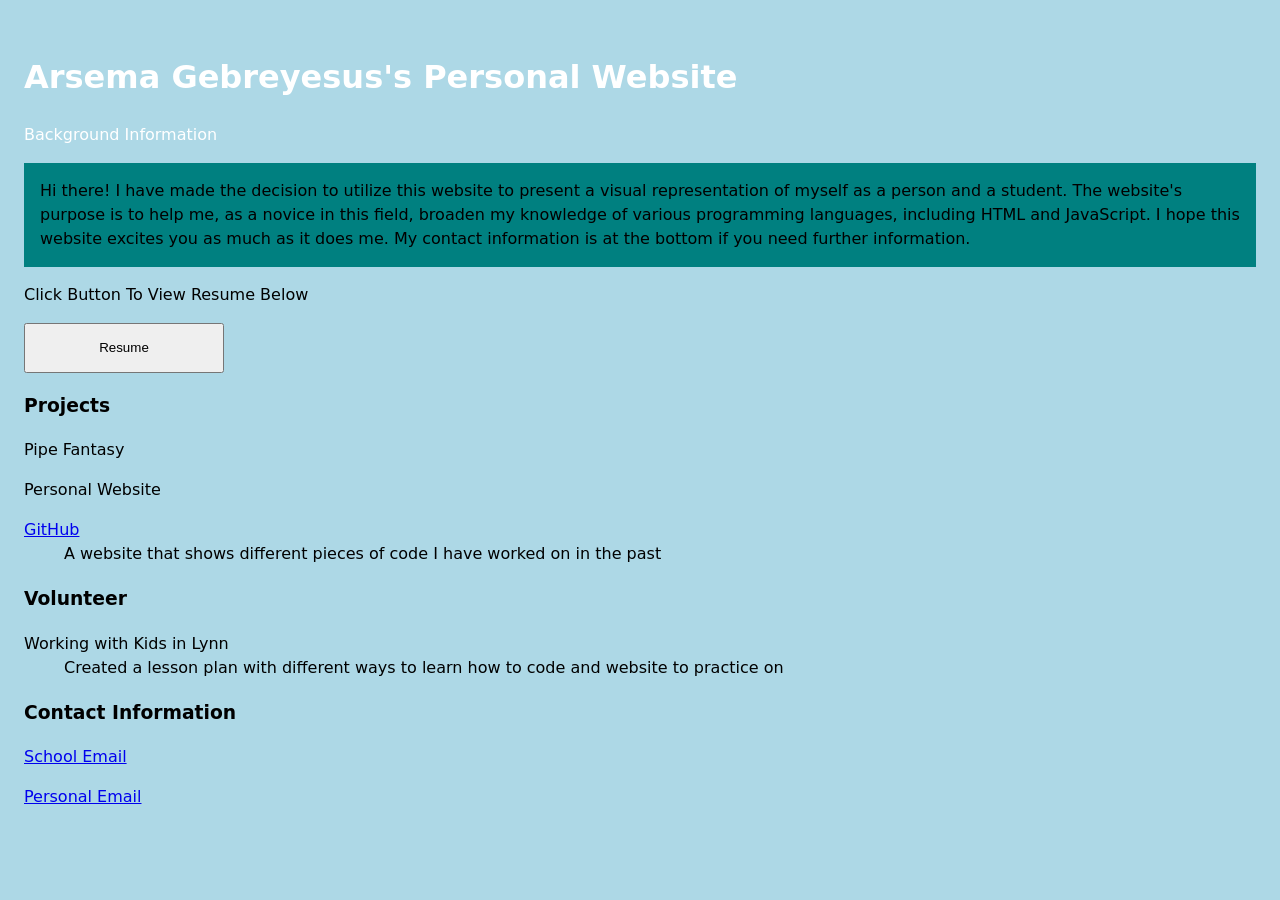
==== index.html @ 13b52c1e "checking index" ====
<!DOCTYPE html>
<html lang="en">

<head>
  <meta charset="utf-8">
  <meta name="viewport" content="width=device-width, initial-scale=1">
  <title>Arsema's Website</title>
  <link rel="stylesheet" href="styles.css">
</head>

<body>

  <h1>Arsema Gebreyesus's Personal Website</h1>

  <p class="section-label">Background Information</p>

  <p class="intro">Hi there! I have made the decision to utilize this website to present a visual
    representation of myself as a person and a student. The website's purpose is to help me, as a
    novice in this field, broaden my knowledge of various programming languages, including HTML and
    JavaScript. I hope this website excites you as much as it does me. My contact information is at
    the bottom if you need further information.</p>

  <p>Click Button To View Resume Below</p>

  <button onclick="showPDF ()">Resume</button>
  <div id="pdf-container">
    <embed id="pdf-viewer" type="application/pdf" width="600" height="400">
  </div>
  <script>
    function showPDF () {
      var pdfContainer = document.getElementById("pdf-container");
      var pdfViewer = document.getElementById("pdf-viewer");

      if (pdfContainer.style.display === "none" || pdfContainer.style.display === "") {
        pdfContainer.style.display = "block";
      } else {
        pdfContainer.style.display = "none";
      }

      pdfViewer.src = "file:///Users/arsemag/Downloads/Combined%20Resume%20%20.pdf";
    }
  </script>

  <h3>Projects</h3>
  <p>Pipe Fantasy</p>
  <p>Personal Website</p>

  <dl>
    <dt>
      <a href="https://github.com/arsemag" target="_blank" title="Want to see my GitHub">GitHub</a>
    </dt>
    <dd>A website that shows different pieces of code I have worked on in the past</dd>
  </dl>

  <h3>Volunteer</h3>

  <dl>
    <dt>Working with Kids in Lynn</dt>
    <dd>Created a lesson plan with different ways to learn how to code and website to practice on</dd>
  </dl>

  <h3>Contact Information</h3>

  <p>
    <a href="mailto:gebreyesus.a@northeastern.edu" title="school email">School Email</a>
  </p>
  <p>
    <a href="mailto:arsemagebr@gmail.com" title="personal email">Personal Email</a>
  </p>

</body>

</html>
---- styles.css ----
body {
  background-color: lightblue;
  color: black;
  font-family: system-ui, -apple-system, "Segoe UI", Helvetica, Arial, sans-serif;
  line-height: 1.5;
  margin: 0;
  padding: 2rem 1.5rem;
}

h1 {
  color: white;
}

h3 {
  color: black;
}

.section-label {
  color: white;
}

.intro {
  background-color: teal;
  color: black;
  padding: 1rem;
}

button {
  width: 200px;
  height: 50px;
}

#pdf-container {
  display: none;
}
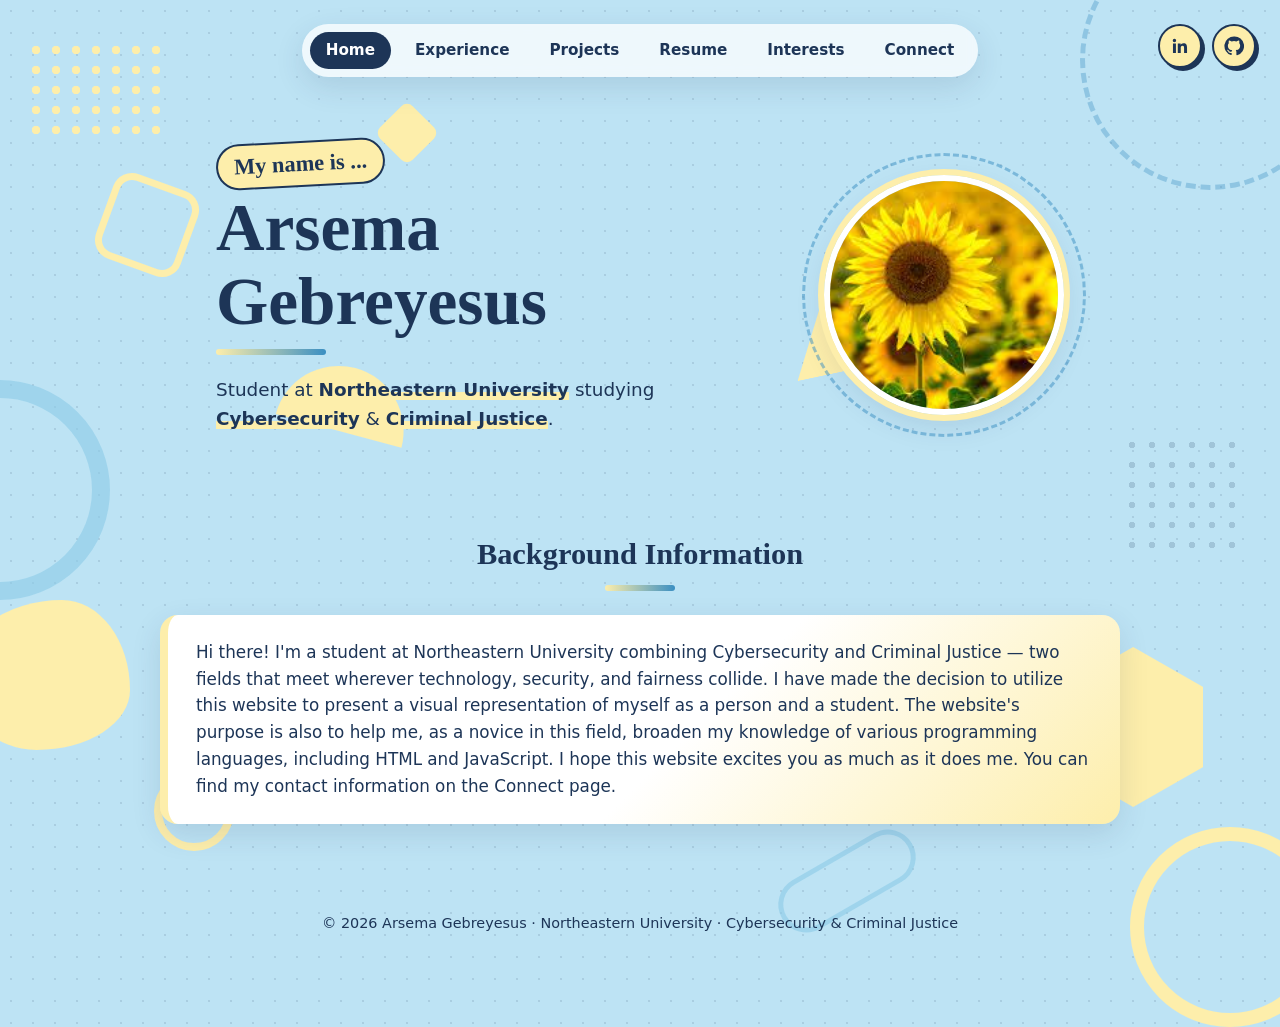
==== commit 1d856cb6: "rough draft" ====
--- a/index.html
+++ b/index.html
@@ -10,63 +10,72 @@
 
 <body>
 
-  <h1>Arsema Gebreyesus's Personal Website</h1>
+  <div class="shape shape-ring"></div>
+  <div class="shape shape-ring-dashed"></div>
+  <div class="shape shape-ring-small"></div>
+  <div class="shape shape-square"></div>
+  <div class="shape shape-hex"></div>
+  <div class="shape shape-dots"></div>
+  <div class="shape shape-triangle"></div>
+  <div class="shape shape-pill"></div>
+  <div class="shape shape-blob"></div>
+  <div class="shape shape-ring-yellow"></div>
+  <div class="shape shape-diamond"></div>
+  <div class="shape shape-half"></div>
+  <div class="shape shape-dots-yellow"></div>
 
-  <p class="section-label">Background Information</p>
+  <div class="social">
+    <a href="https://www.linkedin.com/in/arsema-gebreyesus" target="_blank" aria-label="LinkedIn">
+      <svg viewBox="0 0 24 24" fill="currentColor"><path d="M20.45 20.45h-3.56v-5.57c0-1.33-.02-3.04-1.85-3.04-1.85 0-2.14 1.45-2.14 2.94v5.67H9.35V9h3.41v1.56h.05c.48-.9 1.64-1.85 3.37-1.85 3.6 0 4.27 2.37 4.27 5.46v6.28zM5.34 7.43a2.06 2.06 0 1 1 0-4.13 2.06 2.06 0 0 1 0 4.13zM7.12 20.45H3.56V9h3.56v11.45z"/></svg>
+    </a>
+    <a href="https://github.com/arsemag" target="_blank" aria-label="GitHub">
+      <svg viewBox="0 0 24 24" fill="currentColor"><path d="M12 .5a11.5 11.5 0 0 0-3.64 22.41c.58.1.79-.25.79-.56v-2c-3.2.7-3.88-1.37-3.88-1.37-.52-1.33-1.28-1.69-1.28-1.69-1.04-.71.08-.7.08-.7 1.15.08 1.76 1.19 1.76 1.19 1.03 1.76 2.69 1.25 3.35.96.1-.75.4-1.25.73-1.54-2.56-.29-5.25-1.28-5.25-5.69 0-1.26.45-2.29 1.19-3.1-.12-.29-.52-1.46.11-3.05 0 0 .97-.31 3.17 1.18a11 11 0 0 1 5.77 0c2.2-1.49 3.17-1.18 3.17-1.18.63 1.59.23 2.76.11 3.05.74.81 1.19 1.84 1.19 3.1 0 4.42-2.7 5.39-5.27 5.68.41.36.78 1.06.78 2.14v3.17c0 .31.21.67.8.56A11.5 11.5 0 0 0 12 .5z"/></svg>
+    </a>
+  </div>
 
-  <p class="intro">Hi there! I have made the decision to utilize this website to present a visual
-    representation of myself as a person and a student. The website's purpose is to help me, as a
-    novice in this field, broaden my knowledge of various programming languages, including HTML and
-    JavaScript. I hope this website excites you as much as it does me. My contact information is at
-    the bottom if you need further information.</p>
+  <nav class="section-nav">
+    <a href="index.html" class="active">Home</a>
+    <a href="experience.html">Experience</a>
+    <a href="projects.html">Projects</a>
+    <a href="Arsema_Gebreyesus_Resume.pdf" target="_blank">Resume</a>
+    <a href="interest.html">Interests</a>
+    <a href="connect.html">Connect</a>
+  </nav>
 
-  <p>Click Button To View Resume Below</p>
+  <main>
 
-  <button onclick="showPDF ()">Resume</button>
-  <div id="pdf-container">
-    <embed id="pdf-viewer" type="application/pdf" width="600" height="400">
-  </div>
-  <script>
-    function showPDF () {
-      var pdfContainer = document.getElementById("pdf-container");
-      var pdfViewer = document.getElementById("pdf-viewer");
+    <section class="hero">
+      <div class="hero-text">
+        <p class="name-intro">My name is ...</p>
+        <p class="name">Arsema Gebreyesus</p>
 
-      if (pdfContainer.style.display === "none" || pdfContainer.style.display === "") {
-        pdfContainer.style.display = "block";
-      } else {
-        pdfContainer.style.display = "none";
-      }
+        <p class="tagline">
+          Student at <strong>Northeastern University</strong> studying
+          <strong>Cybersecurity</strong> &amp; <strong>Criminal Justice</strong>.
+        </p>
+      </div>
 
-      pdfViewer.src = "file:///Users/arsemag/Downloads/Combined%20Resume%20%20.pdf";
-    }
-  </script>
+      <div class="portrait">
+        <img src="images/download.jpg" alt="A bright sunflower in a field">
+      </div>
+    </section>
 
-  <h3>Projects</h3>
-  <p>Pipe Fantasy</p>
-  <p>Personal Website</p>
+    <section>
+      <p class="section-label">Background Information</p>
 
-  <dl>
-    <dt>
-      <a href="https://github.com/arsemag" target="_blank" title="Want to see my GitHub">GitHub</a>
-    </dt>
-    <dd>A website that shows different pieces of code I have worked on in the past</dd>
-  </dl>
+      <p class="intro">Hi there! I'm a student at Northeastern University combining Cybersecurity and
+        Criminal Justice &mdash; two fields that meet wherever technology, security, and fairness collide.
+        I have made the decision to utilize this website to present a visual representation of myself as a
+        person and a student. The website's purpose is also to help me, as a novice in this field, broaden
+        my knowledge of various programming languages, including HTML and JavaScript. I hope this website
+        excites you as much as it does me. You can find my contact information on the Connect page.</p>
+    </section>
 
-  <h3>Volunteer</h3>
+  </main>
 
-  <dl>
-    <dt>Working with Kids in Lynn</dt>
-    <dd>Created a lesson plan with different ways to learn how to code and website to practice on</dd>
-  </dl>
-
-  <h3>Contact Information</h3>
-
-  <p>
-    <a href="mailto:gebreyesus.a@northeastern.edu" title="school email">School Email</a>
-  </p>
-  <p>
-    <a href="mailto:arsemagebr@gmail.com" title="personal email">Personal Email</a>
-  </p>
+  <footer>
+    &copy; 2026 Arsema Gebreyesus &middot; Northeastern University &middot; Cybersecurity &amp; Criminal Justice
+  </footer>
 
 </body>
 
--- a/styles.css
+++ b/styles.css
@@ -1,35 +1,689 @@
+/* ==========================================================
+   Theme: "Sunlit Shield"
+   Baby blue sky + butter-yellow sunflower warmth, held together
+   by deep navy — soft and friendly, but structured and secure.
+   Cybersecurity (shields, grids) meets Criminal Justice (scales).
+   ========================================================== */
+
+:root {
+  --baby-blue: #bde3f4;
+  --sky: #8ccbe8;
+  --deep-sky: #3b8fc2;
+  --butter-yellow: #fdeeab;
+  --navy: #1d3557;
+  --white: #ffffff;
+  --black: #000000;
+
+  --font-display: Papyrus, "Palatino Linotype", Palatino, Georgia, serif;
+  --font-body: system-ui, -apple-system, "Segoe UI", Helvetica, Arial, sans-serif;
+
+  --radius: 18px;
+  --shadow: 0 10px 30px rgba(29, 53, 87, 0.12);
+}
+
+* {
+  box-sizing: border-box;
+}
+
 body {
-  background-color: lightblue;
-  color: black;
-  font-family: system-ui, -apple-system, "Segoe UI", Helvetica, Arial, sans-serif;
-  line-height: 1.5;
+  background-color: var(--baby-blue);
+  /* faint dot grid — a quiet nod to circuits and data */
+  background-image: radial-gradient(rgba(29, 53, 87, 0.12) 1px, transparent 1px);
+  background-size: 22px 22px;
+  color: var(--navy);
+  font-family: var(--font-body);
+  line-height: 1.6;
   margin: 0;
-  padding: 2rem 1.5rem;
-}
-
-h1 {
-  color: white;
-}
-
-h3 {
-  color: black;
-}
+  padding: 1.5rem 1.5rem 0;
+  min-height: 100vh;
+  overflow-x: hidden;
+  position: relative;
+}
+
+/* ---------- Decorative background shapes ---------- */
+
+.shape {
+  position: absolute;
+  z-index: -1;
+  pointer-events: none;
+  /* gentle drift so the background feels alive */
+  animation: float 9s ease-in-out infinite;
+}
+
+@keyframes float {
+  50% {
+    translate: 0 -16px;
+  }
+}
+
+/* big blue outline ring, peeking in from the left */
+.shape-ring {
+  width: 220px;
+  height: 220px;
+  border-radius: 50%;
+  border: 18px solid var(--sky);
+  top: 380px;
+  left: -110px;
+  opacity: 0.6;
+}
+
+/* dashed ring, top right */
+.shape-ring-dashed {
+  width: 260px;
+  height: 260px;
+  border-radius: 50%;
+  border: 5px dashed var(--deep-sky);
+  top: -70px;
+  right: -60px;
+  opacity: 0.35;
+  animation-duration: 12s;
+}
+
+/* small yellow ring, lower left */
+.shape-ring-small {
+  width: 80px;
+  height: 80px;
+  border-radius: 50%;
+  border: 8px solid var(--butter-yellow);
+  bottom: 12%;
+  left: 12%;
+  opacity: 1;
+  animation-delay: -3s;
+}
+
+/* outlined rounded square, tilted, in yellow */
+.shape-square {
+  width: 90px;
+  height: 90px;
+  border-radius: 20px;
+  border: 7px solid var(--butter-yellow);
+  rotate: 20deg;
+  top: 180px;
+  left: 8%;
+  opacity: 1;
+  animation-delay: -5s;
+}
+
+/* soft butter-yellow hexagon — a nod to security "honeycomb" networks */
+.shape-hex {
+  width: 140px;
+  height: 160px;
+  background: var(--butter-yellow);
+  clip-path: polygon(50% 0, 100% 25%, 100% 75%, 50% 100%, 0 75%, 0 25%);
+  bottom: 160px;
+  right: 6%;
+  opacity: 1;
+  animation-duration: 11s;
+}
+
+/* little grid of dots, like a data matrix */
+.shape-dots {
+  width: 120px;
+  height: 120px;
+  background-image: radial-gradient(var(--navy) 3px, transparent 3.5px);
+  background-size: 20px 20px;
+  top: 45%;
+  right: 3%;
+  opacity: 0.18;
+  animation-duration: 14s;
+}
+
+/* soft butter-yellow triangle */
+.shape-triangle {
+  width: 110px;
+  height: 100px;
+  background: var(--butter-yellow);
+  clip-path: polygon(50% 0, 100% 100%, 0 100%);
+  rotate: -12deg;
+  top: 28%;
+  right: 30%;
+  opacity: 1;
+  animation-delay: -4s;
+}
+
+/* outlined capsule, bottom right */
+.shape-pill {
+  width: 150px;
+  height: 56px;
+  border-radius: 999px;
+  border: 5px solid var(--sky);
+  rotate: -30deg;
+  bottom: 6%;
+  right: 28%;
+  opacity: 0.6;
+  animation-duration: 10s;
+  animation-delay: -1s;
+}
+
+/* ---- extra butter-yellow shapes ---- */
+
+/* soft organic blob, mid left */
+.shape-blob {
+  width: 170px;
+  height: 150px;
+  background: var(--butter-yellow);
+  border-radius: 60% 40% 55% 45% / 50% 60% 40% 50%;
+  top: 62%;
+  left: -40px;
+  animation-duration: 13s;
+}
+
+/* big butter-yellow outline ring, lower right */
+.shape-ring-yellow {
+  width: 200px;
+  height: 200px;
+  border-radius: 50%;
+  border: 14px solid var(--butter-yellow);
+  bottom: -60px;
+  right: -50px;
+  animation-delay: -2s;
+}
+
+/* small tilted diamond near the top */
+.shape-diamond {
+  width: 46px;
+  height: 46px;
+  background: var(--butter-yellow);
+  border-radius: 8px;
+  rotate: 45deg;
+  top: 110px;
+  left: 30%;
+  animation-delay: -6s;
+}
+
+/* half circle, like a rising sun */
+.shape-half {
+  width: 130px;
+  height: 65px;
+  background: var(--butter-yellow);
+  border-radius: 130px 130px 0 0;
+  rotate: 15deg;
+  top: 38%;
+  left: 22%;
+  animation-duration: 12s;
+  animation-delay: -7s;
+}
+
+/* grid of butter-yellow dots, upper left */
+.shape-dots-yellow {
+  width: 140px;
+  height: 100px;
+  background-image: radial-gradient(var(--butter-yellow) 4px, transparent 4.5px);
+  background-size: 20px 20px;
+  top: 40px;
+  left: 2%;
+  animation-duration: 15s;
+}
+
+@media (prefers-reduced-motion: reduce) {
+  .shape {
+    animation: none;
+  }
+}
+
+/* ---------- Social icons (top right corner) ---------- */
+
+.social {
+  position: absolute;
+  top: 1.5rem;
+  right: 1.5rem;
+  display: flex;
+  gap: 0.6rem;
+  z-index: 2;
+}
+
+.social a {
+  width: 44px;
+  height: 44px;
+  border-radius: 50%;
+  display: grid;
+  place-items: center;
+  background: var(--butter-yellow);
+  color: var(--navy);
+  border: 2px solid var(--navy);
+  box-shadow: 3px 3px 0 var(--navy);
+  transition: transform 0.15s, box-shadow 0.15s, background-color 0.15s;
+}
+
+.social a:hover {
+  background: var(--white);
+  transform: translate(-2px, -2px);
+  box-shadow: 5px 5px 0 var(--navy);
+}
+
+.social svg {
+  width: 20px;
+  height: 20px;
+}
+
+/* ---------- Navigation ---------- */
+
+.section-nav {
+  display: flex;
+  flex-wrap: wrap;
+  justify-content: center;
+  gap: 0.5rem;
+  width: fit-content;
+  max-width: 100%;
+  margin: 0 auto 2.5rem;
+  padding: 0.5rem;
+  background: rgba(255, 255, 255, 0.75);
+  border-radius: 999px;
+  box-shadow: var(--shadow);
+  backdrop-filter: blur(6px);
+}
+
+.section-nav a {
+  color: var(--navy);
+  text-decoration: none;
+  font-size: 0.95rem;
+  font-weight: 600;
+  padding: 0.4rem 1rem;
+  border-radius: 999px;
+  transition: background-color 0.2s;
+}
+
+.section-nav a:hover {
+  background-color: var(--butter-yellow);
+}
+
+.section-nav a.active {
+  background-color: var(--navy);
+  color: var(--white);
+}
+
+/* ---------- Layout ---------- */
+
+main {
+  max-width: 960px;
+  margin: 0 auto;
+}
+
+section {
+  margin-bottom: 3.5rem;
+}
+
+/* ---------- Hero ---------- */
+
+/* name on the left, sunflower on the right */
+.hero {
+  display: flex;
+  align-items: center;
+  justify-content: center;
+  gap: 3rem;
+  padding: 1.5rem 0;
+}
+
+.hero-text {
+  flex: 1 1 auto;
+  max-width: 560px;
+  text-align: left;
+}
+
+/* "My name is ..." as a yellow sticker-style tag */
+.name-intro {
+  display: inline-block;
+  font-family: var(--font-display);
+  font-size: 1.4rem;
+  font-weight: 700;
+  margin: 0;
+  padding: 0.2rem 1rem;
+  background: var(--butter-yellow);
+  border: 2px solid var(--navy);
+  border-radius: 999px;
+  rotate: -3deg;
+}
+
+.name {
+  font-family: var(--font-display);
+  font-size: clamp(2.6rem, 7vw, 4.2rem);
+  font-weight: 700;
+  line-height: 1.1;
+  margin: 0.25rem 0 1rem;
+  color: var(--navy);
+}
+
+/* short gold-to-blue accent bar under the name */
+.name::after {
+  content: "";
+  display: block;
+  width: 110px;
+  height: 6px;
+  margin-top: 0.6rem;
+  border-radius: 6px;
+  background: linear-gradient(90deg, var(--butter-yellow), var(--deep-sky));
+}
+
+.tagline {
+  font-size: 1.15rem;
+  margin: 1.25rem 0 1rem;
+}
+
+/* yellow marker underline on the key words */
+.tagline strong {
+  background: linear-gradient(transparent 60%, var(--butter-yellow) 60%);
+}
+
+
+/* sunflower photo framed in a circle */
+.portrait {
+  position: relative;
+  flex: 0 0 auto;
+  width: 240px;
+  height: 240px;
+}
+
+.portrait img {
+  width: 100%;
+  height: 100%;
+  object-fit: cover;
+  border-radius: 50%;
+  /* white gap, then a butter-yellow outline */
+  border: 6px solid var(--white);
+  outline: 6px solid var(--butter-yellow);
+  box-shadow: var(--shadow);
+}
+
+/* dashed blue orbit ring around the photo */
+.portrait::before {
+  content: "";
+  position: absolute;
+  inset: -22px;
+  border-radius: 50%;
+  border: 3px dashed var(--deep-sky);
+  opacity: 0.5;
+}
+
+/* ---------- Headings & cards ---------- */
 
 .section-label {
-  color: white;
+  font-family: var(--font-display);
+  font-size: 1.9rem;
+  font-weight: 700;
+  text-align: center;
+  margin: 0 0 1.5rem;
+}
+
+.section-label::after {
+  content: "";
+  display: block;
+  width: 70px;
+  height: 6px;
+  margin: 0.4rem auto 0;
+  border-radius: 6px;
+  background: linear-gradient(90deg, var(--butter-yellow), var(--deep-sky));
+}
+
+.page-title {
+  font-family: var(--font-display);
+  font-size: clamp(2.2rem, 6vw, 3.4rem);
+  text-align: center;
+  margin: 0.5rem 0 0.5rem;
+}
+
+.page-subtitle {
+  text-align: center;
+  max-width: 620px;
+  margin: 0 auto 2.5rem;
+  font-size: 1.1rem;
+}
+
+.intro,
+.card {
+  background-color: var(--white);
+  border-radius: var(--radius);
+  box-shadow: var(--shadow);
+  padding: 1.5rem 1.75rem;
 }
 
 .intro {
-  background-color: teal;
-  color: black;
-  padding: 1rem;
-}
-
-button {
-  width: 200px;
-  height: 50px;
-}
-
-#pdf-container {
-  display: none;
-}
+  /* warm white-to-butter wash with a sunflower edge */
+  background: linear-gradient(135deg, var(--white) 55%, var(--butter-yellow));
+  border-left: 8px solid var(--butter-yellow);
+  font-size: 1.05rem;
+  margin: 0;
+}
+
+.grid {
+  display: grid;
+  grid-template-columns: repeat(auto-fit, minmax(240px, 1fr));
+  gap: 1.25rem;
+}
+
+.card {
+  position: relative;
+  transition: transform 0.2s, box-shadow 0.2s;
+}
+
+.card:hover {
+  transform: translateY(-4px);
+  box-shadow: 0 16px 36px rgba(29, 53, 87, 0.18);
+}
+
+.card h4 {
+  font-size: 1.2rem;
+  margin: 0.75rem 0 0.4rem;
+}
+
+.card p {
+  margin: 0;
+}
+
+.card a {
+  color: var(--deep-sky);
+  font-weight: 600;
+  word-break: break-word;
+}
+
+.card .icon {
+  width: 54px;
+  height: 54px;
+  border-radius: 14px;
+  display: grid;
+  place-items: center;
+  background: var(--butter-yellow);
+}
+
+.card .icon.blue {
+  background: var(--baby-blue);
+}
+
+.card .icon svg {
+  width: 30px;
+  height: 30px;
+}
+
+.card.wide {
+  grid-column: 1 / -1;
+}
+
+.card .meta {
+  display: inline-block;
+  margin-top: 0.9rem;
+  font-size: 0.85rem;
+  font-weight: 600;
+  color: var(--deep-sky);
+}
+
+/* ---------- Experience timeline ---------- */
+
+.timeline {
+  position: relative;
+  max-width: 780px;
+  margin: 0 auto;
+  padding-left: 2.5rem;
+}
+
+/* the vertical line */
+.timeline::before {
+  content: "";
+  position: absolute;
+  top: 0.5rem;
+  bottom: 0.5rem;
+  left: 0.75rem;
+  width: 6px;
+  border-radius: 6px;
+  background: linear-gradient(var(--butter-yellow), var(--deep-sky));
+}
+
+.timeline-item {
+  position: relative;
+  margin-bottom: 1.5rem;
+}
+
+/* butter-yellow dot on the line for each job */
+.timeline-item::before {
+  content: "";
+  position: absolute;
+  top: 1.6rem;
+  left: -2.25rem;
+  width: 22px;
+  height: 22px;
+  border-radius: 50%;
+  background: var(--butter-yellow);
+  border: 4px solid var(--navy);
+}
+
+.timeline .date {
+  display: inline-block;
+  font-size: 0.85rem;
+  font-weight: 700;
+  padding: 0.15rem 0.75rem;
+  border-radius: 999px;
+  background: var(--butter-yellow);
+}
+
+.timeline .card h4 {
+  margin-top: 0.6rem;
+}
+
+.timeline .org {
+  font-weight: 600;
+  color: var(--deep-sky);
+}
+
+.timeline ul {
+  margin: 0.75rem 0 0;
+  padding-left: 1.2rem;
+}
+
+.timeline li {
+  margin-bottom: 0.35rem;
+}
+
+.tags {
+  display: flex;
+  flex-wrap: wrap;
+  gap: 0.4rem;
+  margin-top: 0.9rem;
+}
+
+.tags span {
+  font-size: 0.8rem;
+  font-weight: 600;
+  padding: 0.15rem 0.65rem;
+  border-radius: 999px;
+  border: 2px solid var(--baby-blue);
+}
+
+/* ---------- Buttons (centered) ---------- */
+
+.button-row {
+  display: flex;
+  flex-wrap: wrap;
+  justify-content: center;
+  gap: 1rem;
+}
+
+.btn {
+  display: inline-block;
+  min-width: 180px;
+  text-align: center;
+  background-color: var(--butter-yellow);
+  color: var(--navy);
+  font-family: var(--font-display);
+  font-size: 1.2rem;
+  font-weight: 700;
+  padding: 0.7rem 1.4rem;
+  border: 2px solid var(--navy);
+  border-radius: 14px;
+  box-shadow: 4px 4px 0 var(--navy);
+  text-decoration: none;
+  transition: transform 0.15s, box-shadow 0.15s, background-color 0.15s;
+}
+
+.btn:hover {
+  background-color: var(--white);
+  transform: translate(-2px, -2px);
+  box-shadow: 6px 6px 0 var(--navy);
+}
+
+.btn:active {
+  transform: translate(2px, 2px);
+  box-shadow: 2px 2px 0 var(--navy);
+}
+
+.btn.dark {
+  background-color: var(--navy);
+  color: var(--white);
+  box-shadow: 4px 4px 0 var(--butter-yellow);
+}
+
+.btn.dark:hover {
+  background-color: var(--deep-sky);
+  box-shadow: 6px 6px 0 var(--butter-yellow);
+}
+
+/* ---------- Footer ---------- */
+
+footer {
+  text-align: center;
+  padding: 2rem 1rem;
+  font-size: 0.9rem;
+}
+
+footer a {
+  color: var(--navy);
+  font-weight: 600;
+}
+
+/* ---------- Small screens ---------- */
+
+/* stack the photo under the name on narrow screens */
+@media (max-width: 720px) {
+  /* icons sit above the nav instead of overlapping it */
+  .social {
+    position: static;
+    justify-content: center;
+    margin-bottom: 1rem;
+  }
+
+  .hero {
+    flex-direction: column-reverse;
+    gap: 2rem;
+  }
+
+  .hero-text {
+    text-align: center;
+  }
+
+  .name::after {
+    margin-inline: auto;
+  }
+}
+
+@media (max-width: 600px) {
+  .portrait {
+    width: 190px;
+    height: 190px;
+  }
+
+  .shape-ring-dashed {
+    width: 180px;
+    height: 180px;
+  }
+
+  .btn {
+    min-width: 100%;
+  }
+}
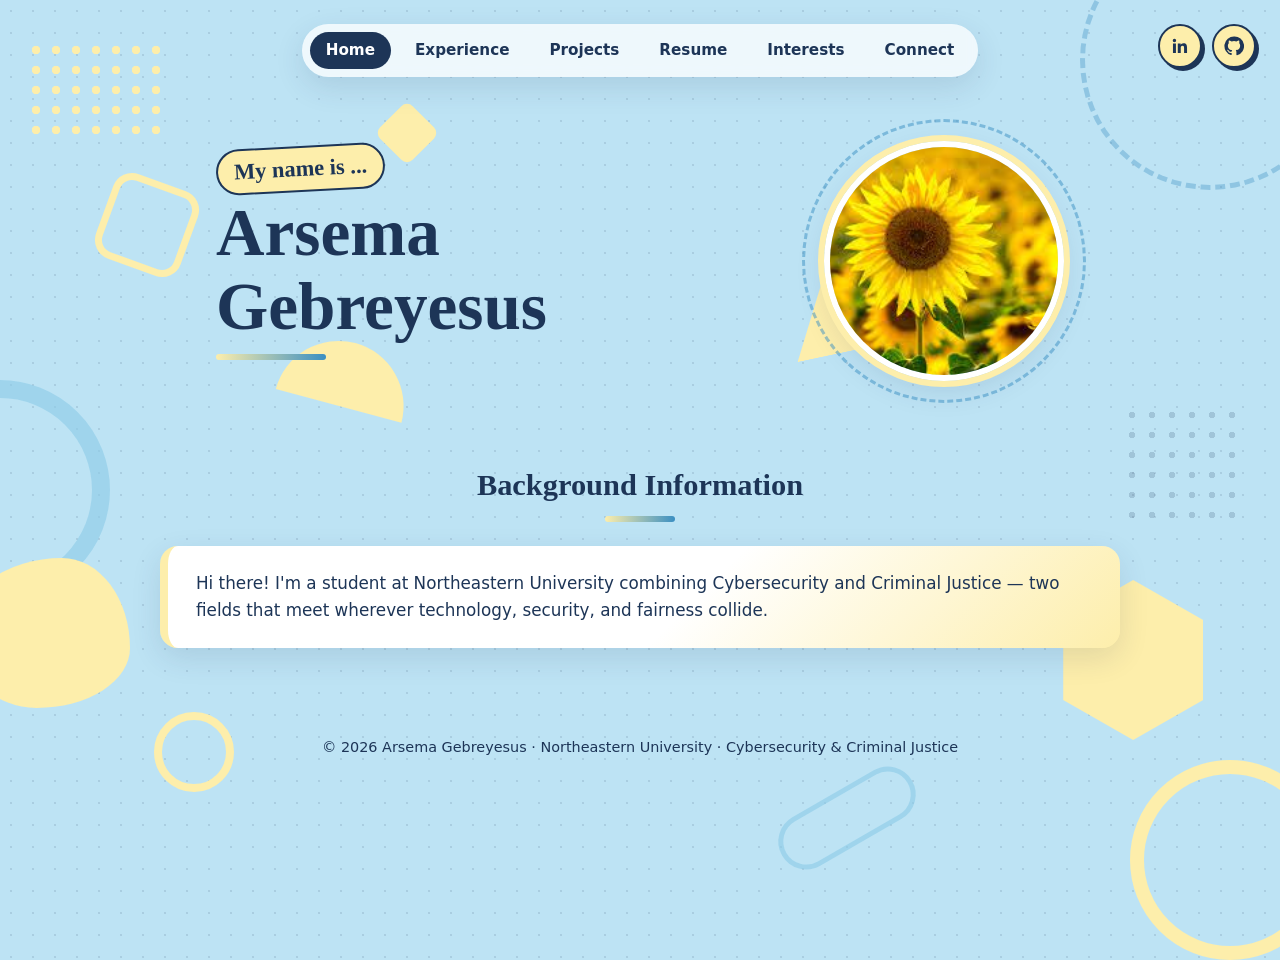
==== commit 0bef60cd: "adjusted index file" ====
--- a/index.html
+++ b/index.html
@@ -47,12 +47,9 @@
     <section class="hero">
       <div class="hero-text">
         <p class="name-intro">My name is ...</p>
-        <p class="name">Arsema Gebreyesus</p>
+        <p class="name">  <strong> Arsema Gebreyesus </strong>  </p>
 
-        <p class="tagline">
-          Student at <strong>Northeastern University</strong> studying
-          <strong>Cybersecurity</strong> &amp; <strong>Criminal Justice</strong>.
-        </p>
+
       </div>
 
       <div class="portrait">
@@ -65,10 +62,8 @@
 
       <p class="intro">Hi there! I'm a student at Northeastern University combining Cybersecurity and
         Criminal Justice &mdash; two fields that meet wherever technology, security, and fairness collide.
-        I have made the decision to utilize this website to present a visual representation of myself as a
-        person and a student. The website's purpose is also to help me, as a novice in this field, broaden
-        my knowledge of various programming languages, including HTML and JavaScript. I hope this website
-        excites you as much as it does me. You can find my contact information on the Connect page.</p>
+  
+      </p>
     </section>
 
   </main>
--- a/styles.css
+++ b/styles.css
@@ -353,6 +353,8 @@
   border-radius: 6px;
   background: linear-gradient(90deg, var(--butter-yellow), var(--deep-sky));
 }
+
+
 
 .tagline {
   font-size: 1.15rem;
